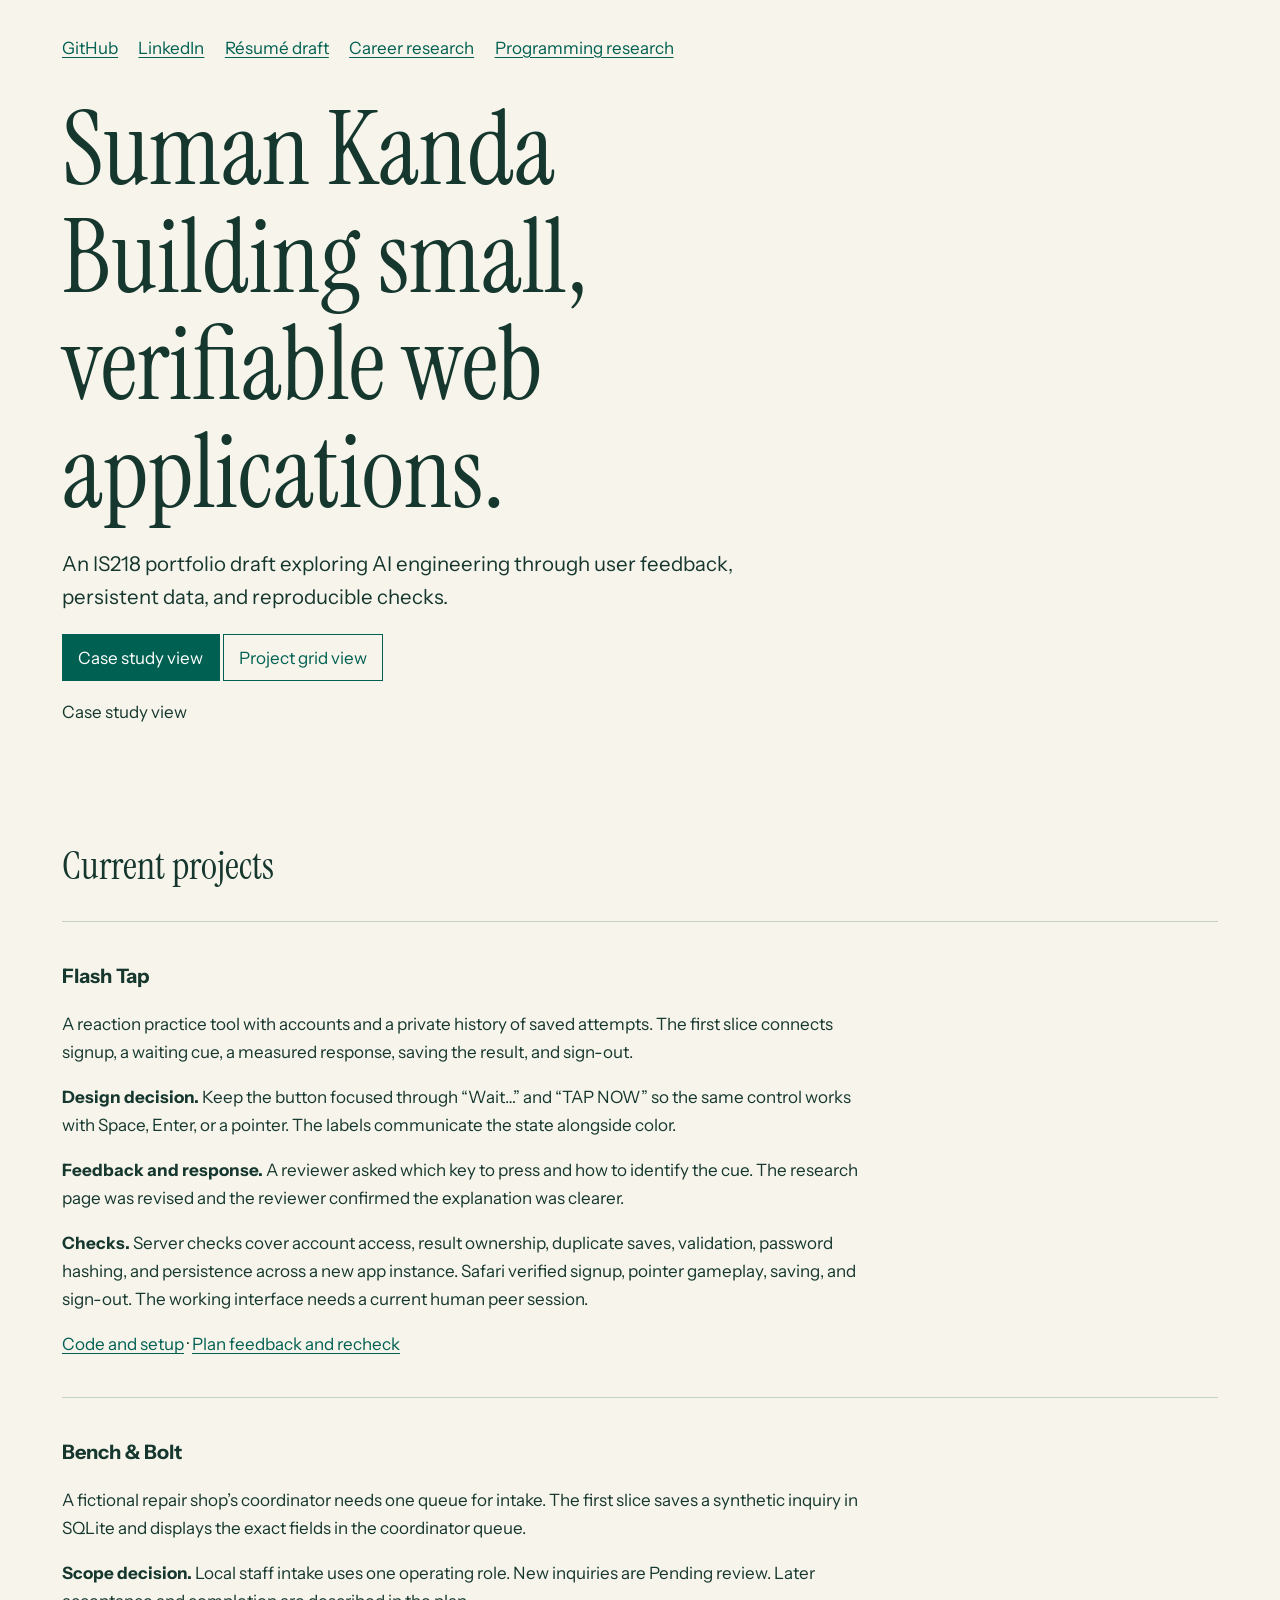
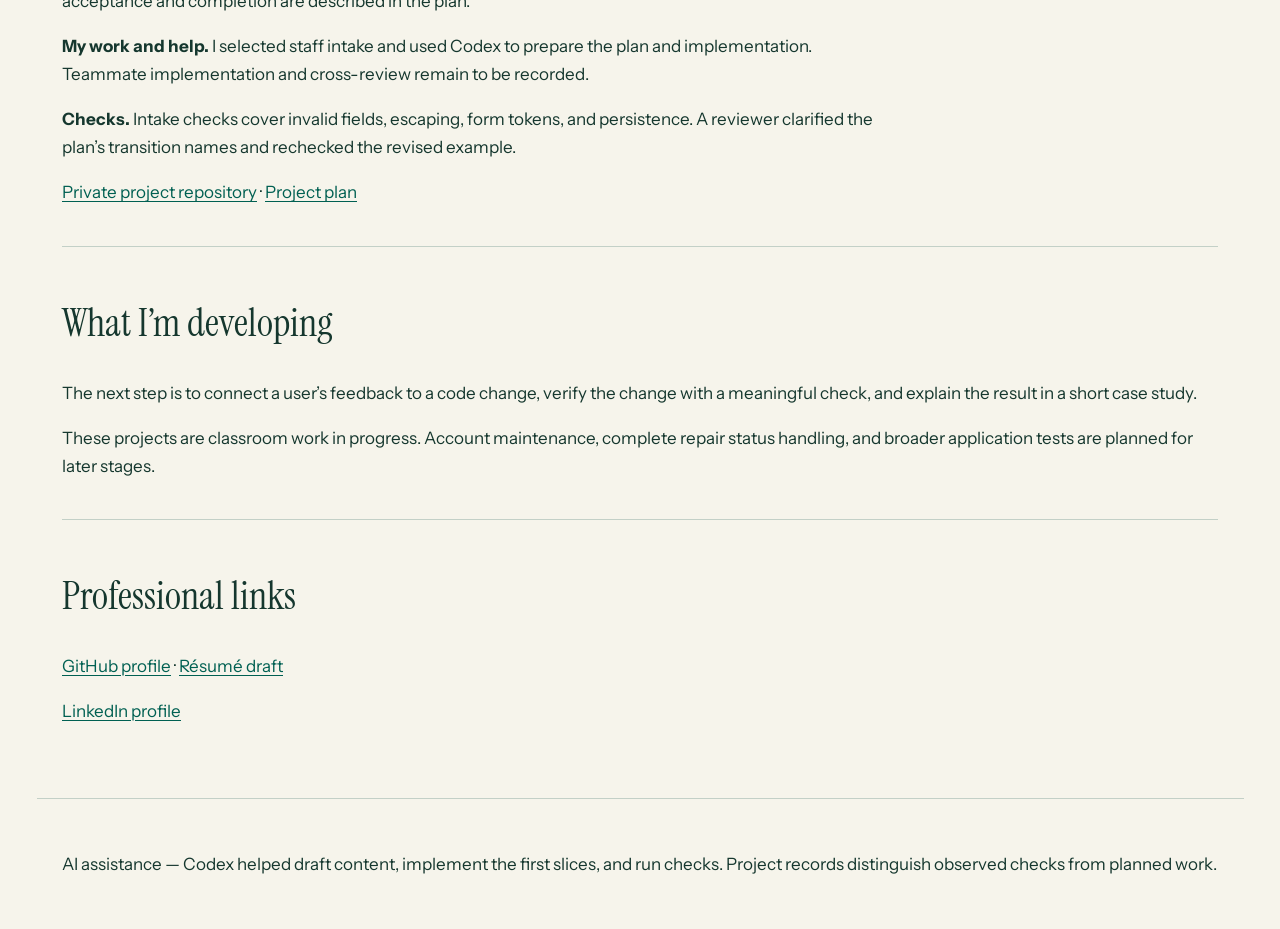
==== portfolio/index.html @ d372c83a "Build Review 2 Flash Tap slice and portfolio draft" ====
<!doctype html>
<html lang="en">
<head>
<meta charset="utf-8"><meta name="viewport" content="width=device-width,initial-scale=1">
<title>Suman Kanda · Portfolio draft</title>
<style>
@import url('https://fonts.googleapis.com/css2?family=Instrument+Sans:wght@400;500;600&family=Instrument+Serif&display=swap');
:root{font:17px/1.65 "Instrument Sans",system-ui,sans-serif;color:#15372e;background:#f6f4eb}
body{margin:0}header,main,footer{max-width:68rem;margin:auto;padding:2rem 1.5rem}
nav{display:flex;gap:1.2rem;flex-wrap:wrap;align-items:center}a{color:#006052;text-underline-offset:.2em}button{font:inherit;padding:.5rem .9rem;border:1px solid #006052;background:transparent;color:#006052;cursor:pointer}
button[aria-pressed="true"]{background:#006052;color:white}
h1{font:clamp(3rem,8vw,6.5rem)/1.05 "Instrument Serif",Georgia,serif;max-width:50rem;margin:2rem 0 1rem}
h2{font:2.3rem/1.15 "Instrument Serif",Georgia,serif}h3{line-height:1.3}
.intro{max-width:40rem;font-size:1.2rem}article,section{border-top:1px solid #c3d0c7;padding:1.3rem 0}article p{max-width:48rem}
.grid #projects{display:grid;grid-template-columns:1fr 1fr;gap:2rem}.grid #projects h2{grid-column:1/-1}.grid article{background:#fff;padding:1.5rem}
ul{padding-left:1.3rem}footer{border-top:1px solid #c3d0c7}a:focus-visible,button:focus-visible{outline:3px solid #c56b24;outline-offset:4px}
@media(max-width:650px){.grid #projects{display:block}}
@media print{button{display:none}}
</style>
</head>
<body>
<header>
<nav aria-label="Portfolio links"><a href="https://github.com/ItxSue">GitHub</a><a href="https://www.linkedin.com/in/suman-kanda/">LinkedIn</a><a href="resume.html">Résumé draft</a><a href="../career.html">Career research</a><a href="../creative.html">Programming research</a></nav>
<h1>Suman Kanda<br>Building small, verifiable web applications.</h1>
<p class="intro">An IS218 portfolio draft exploring AI engineering through user feedback, persistent data, and reproducible checks.</p>
<div aria-label="Presentation options"><button aria-pressed="true" data-layout="story">Case study view</button> <button aria-pressed="false" data-layout="grid">Project grid view</button></div>
<p id="layout-status" role="status">Case study view</p>
</header>
<main>
<div id="projects">
<h2>Current projects</h2>
<article>
<h3>Flash Tap</h3>
<p>A reaction practice tool with accounts and a private history of saved attempts. The first slice connects signup, a waiting cue, a measured response, saving the result, and sign-out.</p>
<p><strong>Design decision.</strong> Keep the button focused through “Wait…” and “TAP NOW” so the same control works with Space, Enter, or a pointer. The labels communicate the state alongside color.</p>
<p><strong>Feedback and response.</strong> A reviewer asked which key to press and how to identify the cue. The research page was revised and the reviewer confirmed the explanation was clearer.</p>
<p><strong>Checks.</strong> Server checks cover account access, result ownership, duplicate saves, validation, password hashing, and persistence across a new app instance. Safari verified signup, pointer gameplay, saving, and sign-out. The working interface needs a current human peer session.</p>
<p><a href="https://github.com/ItxSue/is218-research/tree/A99/flash-tap">Code and setup</a> · <a href="https://github.com/ItxSue/is218-research/issues/1">Plan feedback and recheck</a></p>
</article>
<article>
<h3>Bench &amp; Bolt</h3>
<p>A fictional repair shop’s coordinator needs one queue for intake. The first slice saves a synthetic inquiry in SQLite and displays the exact fields in the coordinator queue.</p>
<p><strong>Scope decision.</strong> Local staff intake uses one operating role. New inquiries are Pending review. Later acceptance and completion are described in the plan.</p>
<p><strong>My work and help.</strong> I selected staff intake and used Codex to prepare the plan and implementation. Teammate implementation and cross-review remain to be recorded.</p>
<p><strong>Checks.</strong> Intake checks cover invalid fields, escaping, form tokens, and persistence. A reviewer clarified the plan’s transition names and rechecked the revised example.</p>
<p><a href="https://github.com/ItxSue/is218-group-customer-studio">Private project repository</a> · <a href="https://github.com/ItxSue/is218-group-customer-studio/blob/main/PLAN.md">Project plan</a></p>
</article>
</div>
<section>
<h2>What I’m developing</h2>
<p>The next step is to connect a user’s feedback to a code change, verify the change with a meaningful check, and explain the result in a short case study.</p>
<p>These projects are classroom work in progress. Account maintenance, complete repair status handling, and broader application tests are planned for later stages.</p>
</section>
<section><h2>Professional links</h2><p><a href="https://github.com/ItxSue">GitHub profile</a> · <a href="resume.html">Résumé draft</a></p><p><a href="https://www.linkedin.com/in/suman-kanda/">LinkedIn profile</a></p></section>
</main>
<footer><p>AI assistance — Codex helped draft content, implement the first slices, and run checks. Project records distinguish observed checks from planned work.</p></footer>
<script>
document.querySelectorAll("[data-layout]").forEach(button => {
    button.addEventListener("click", () => {
        document.body.classList.toggle("grid", button.dataset.layout === "grid");
        document.querySelectorAll("[data-layout]").forEach(option => {
            option.setAttribute("aria-pressed", String(option === button));
        });
        document.getElementById("layout-status").textContent = button.textContent;
    });
});
</script>
</body>
</html>
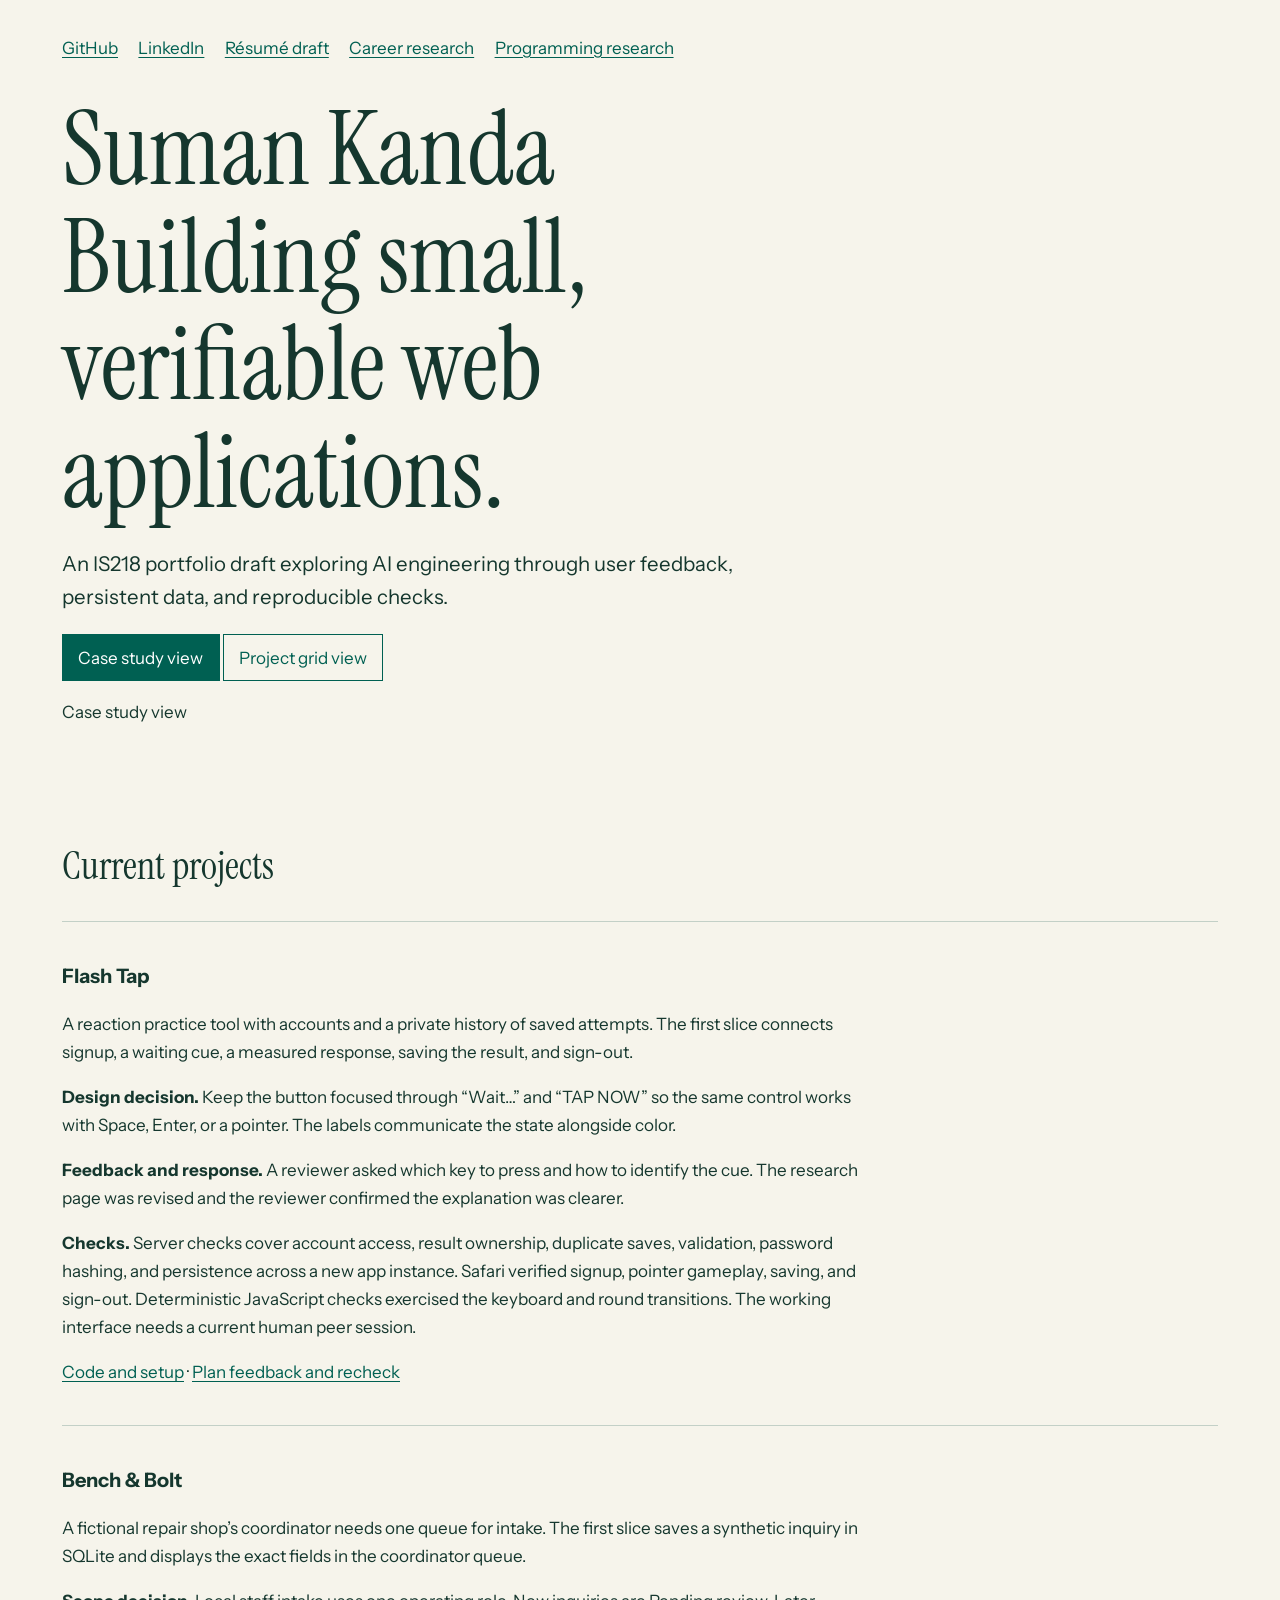
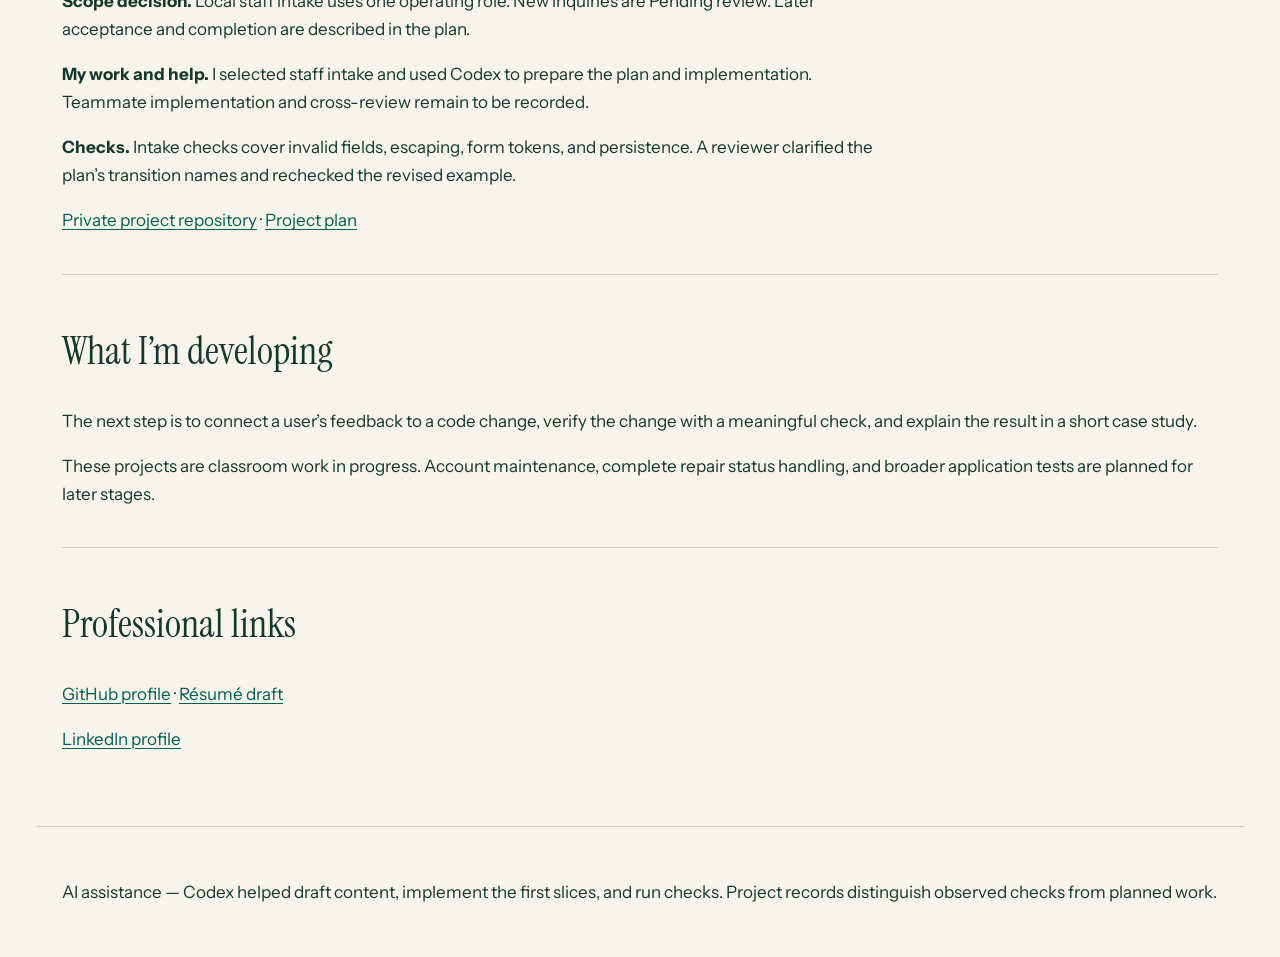
==== commit c38d8534: "Verify gameplay state rules and explicit keyboard activation" ====
--- a/portfolio/index.html
+++ b/portfolio/index.html
@@ -34,7 +34,7 @@
 <p>A reaction practice tool with accounts and a private history of saved attempts. The first slice connects signup, a waiting cue, a measured response, saving the result, and sign-out.</p>
 <p><strong>Design decision.</strong> Keep the button focused through “Wait…” and “TAP NOW” so the same control works with Space, Enter, or a pointer. The labels communicate the state alongside color.</p>
 <p><strong>Feedback and response.</strong> A reviewer asked which key to press and how to identify the cue. The research page was revised and the reviewer confirmed the explanation was clearer.</p>
-<p><strong>Checks.</strong> Server checks cover account access, result ownership, duplicate saves, validation, password hashing, and persistence across a new app instance. Safari verified signup, pointer gameplay, saving, and sign-out. The working interface needs a current human peer session.</p>
+<p><strong>Checks.</strong> Server checks cover account access, result ownership, duplicate saves, validation, password hashing, and persistence across a new app instance. Safari verified signup, pointer gameplay, saving, and sign-out. Deterministic JavaScript checks exercised the keyboard and round transitions. The working interface needs a current human peer session.</p>
 <p><a href="https://github.com/ItxSue/is218-research/tree/A99/flash-tap">Code and setup</a> · <a href="https://github.com/ItxSue/is218-research/issues/1">Plan feedback and recheck</a></p>
 </article>
 <article>
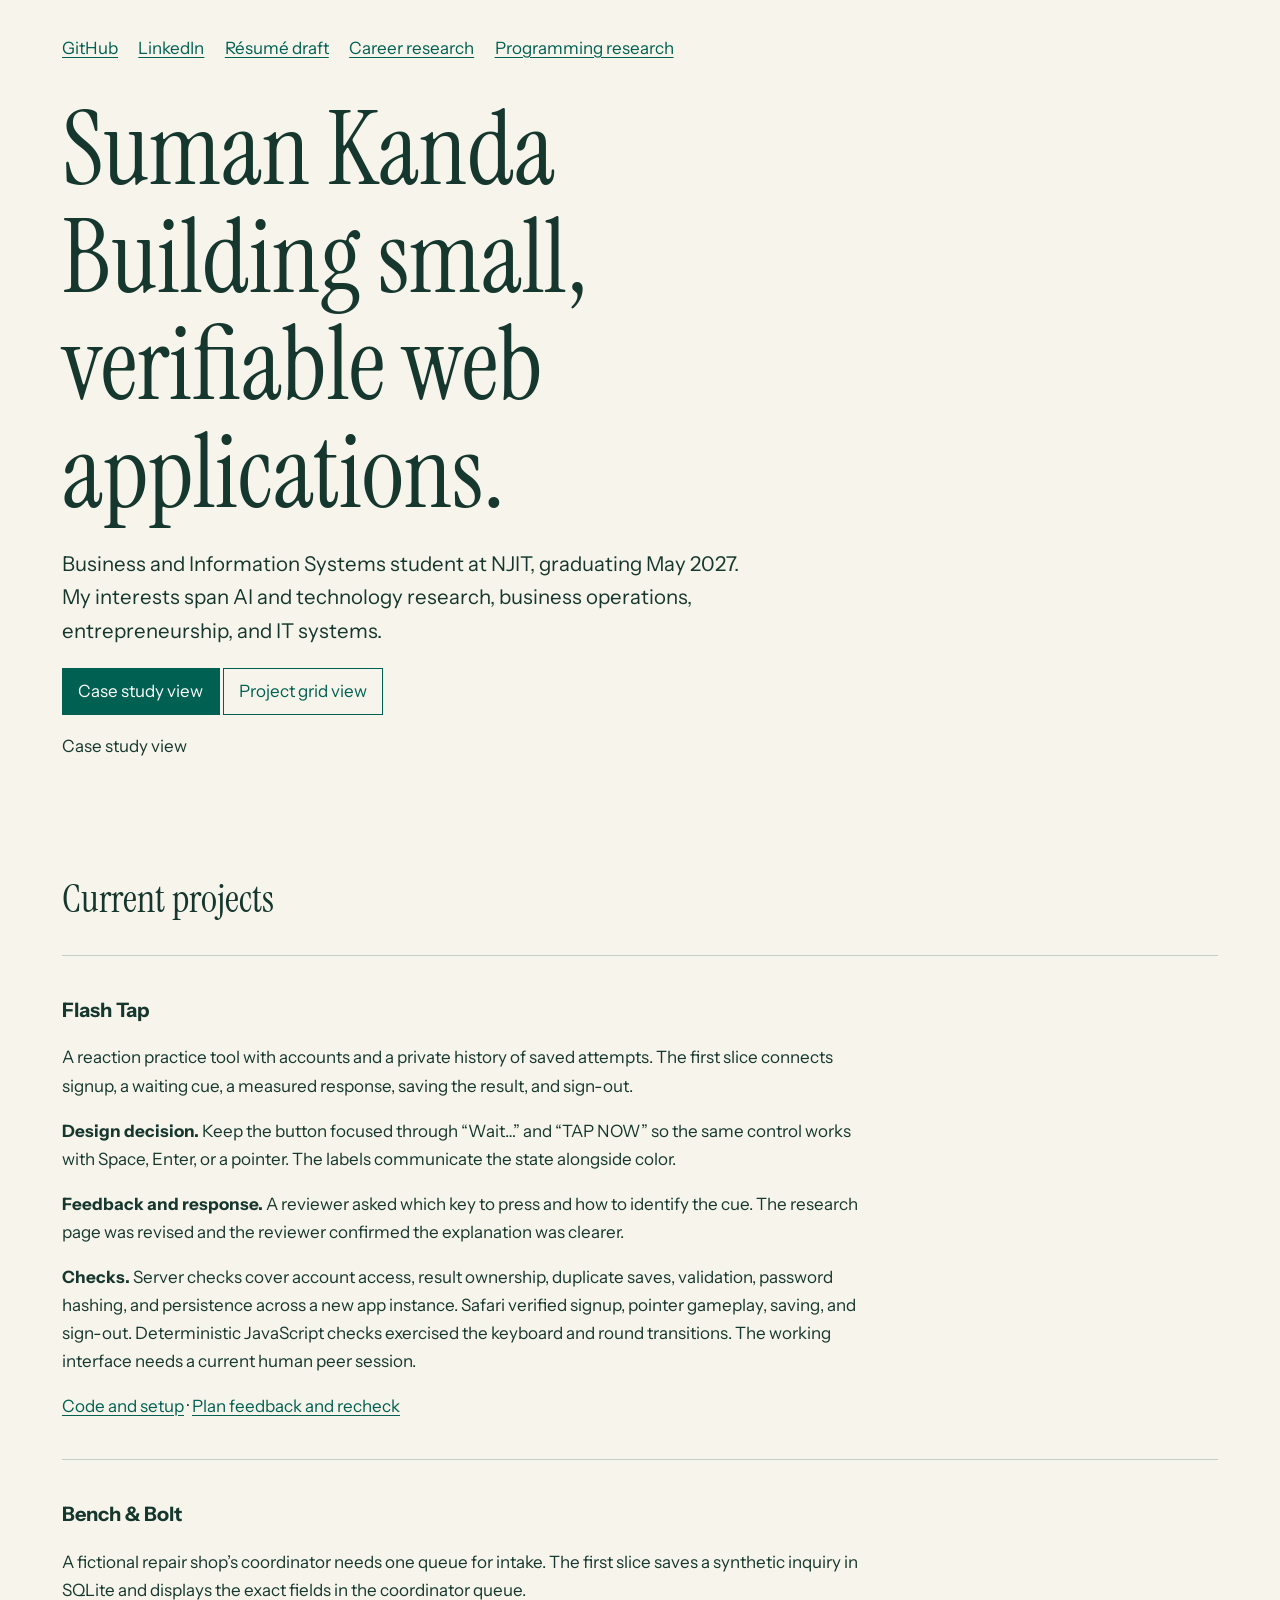
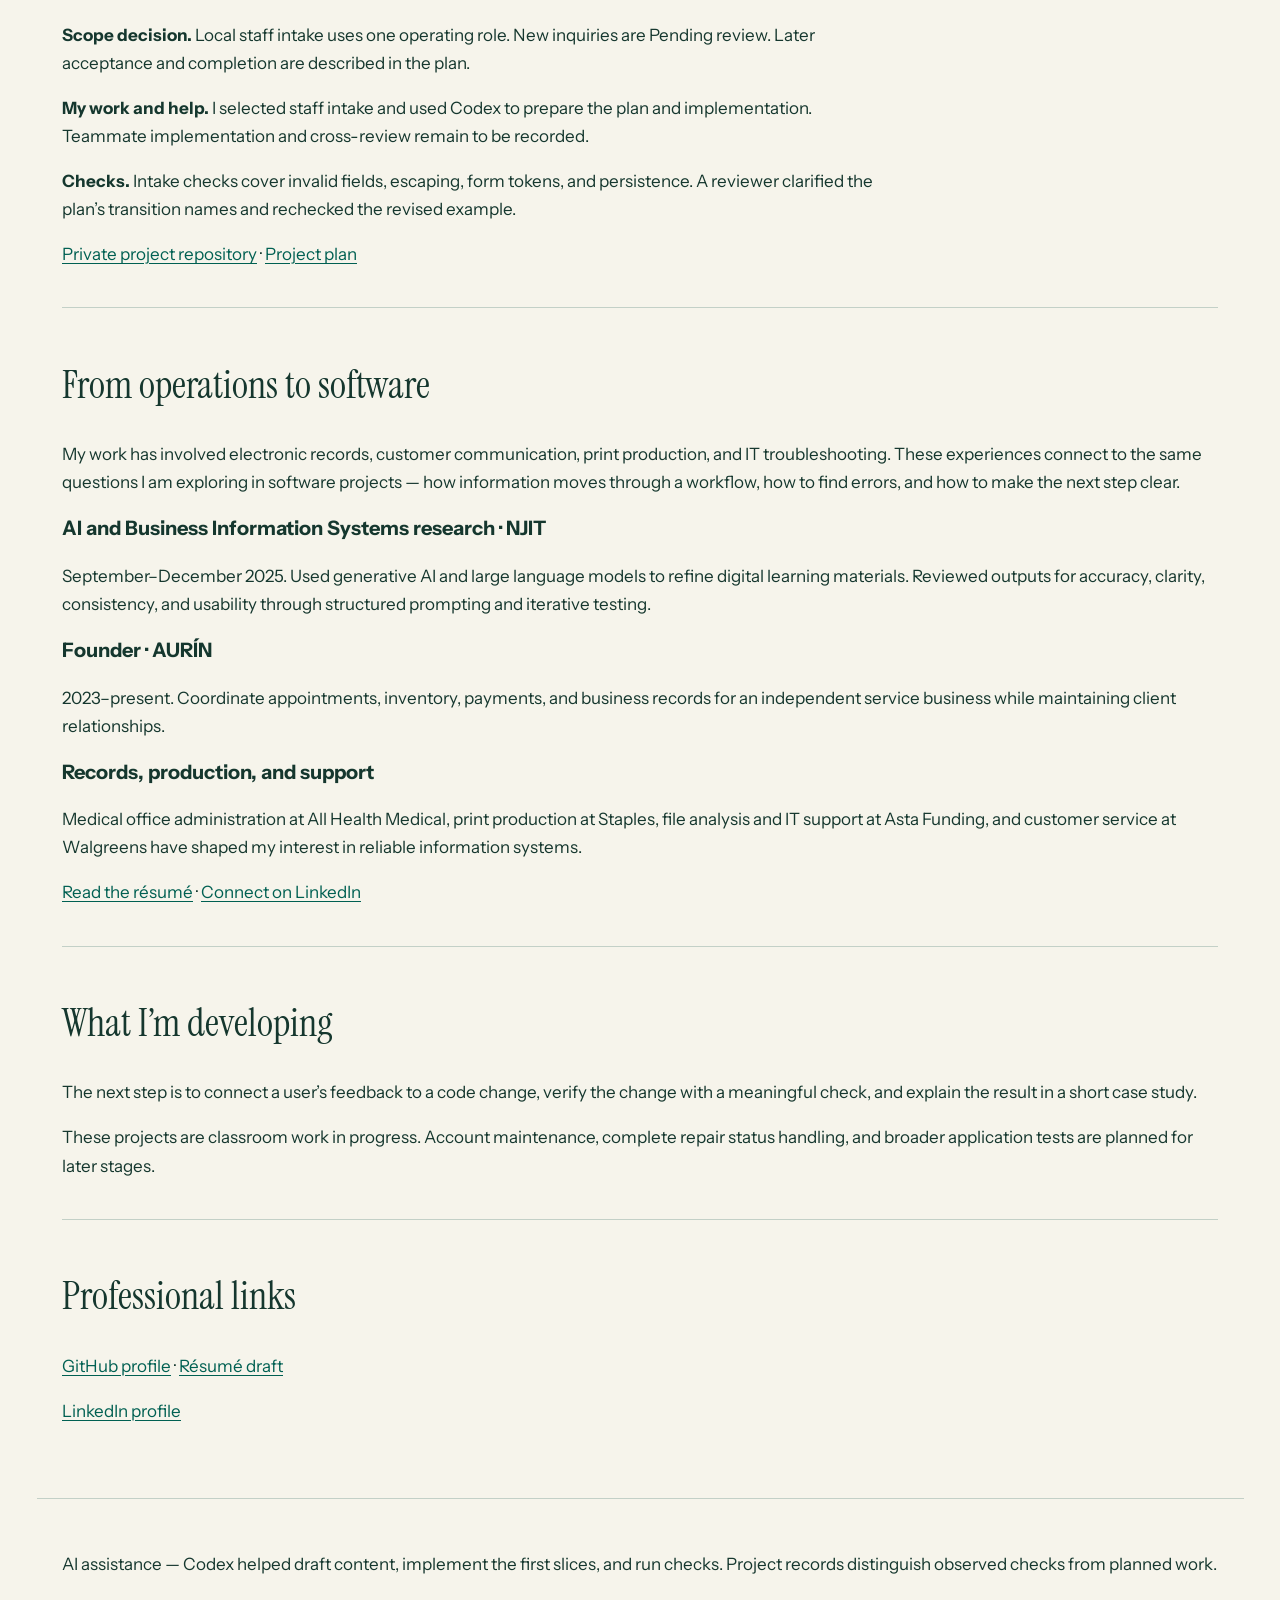
==== commit 25d79388: "Add resume education experience and verified LinkedIn profile" ====
--- a/portfolio/index.html
+++ b/portfolio/index.html
@@ -22,7 +22,7 @@
 <header>
 <nav aria-label="Portfolio links"><a href="https://github.com/ItxSue">GitHub</a><a href="https://www.linkedin.com/in/suman-kanda/">LinkedIn</a><a href="resume.html">Résumé draft</a><a href="../career.html">Career research</a><a href="../creative.html">Programming research</a></nav>
 <h1>Suman Kanda<br>Building small, verifiable web applications.</h1>
-<p class="intro">An IS218 portfolio draft exploring AI engineering through user feedback, persistent data, and reproducible checks.</p>
+<p class="intro">Business and Information Systems student at NJIT, graduating May 2027. My interests span AI and technology research, business operations, entrepreneurship, and IT systems.</p>
 <div aria-label="Presentation options"><button aria-pressed="true" data-layout="story">Case study view</button> <button aria-pressed="false" data-layout="grid">Project grid view</button></div>
 <p id="layout-status" role="status">Case study view</p>
 </header>
@@ -47,6 +47,17 @@
 </article>
 </div>
 <section>
+<h2>From operations to software</h2>
+<p>My work has involved electronic records, customer communication, print production, and IT troubleshooting. These experiences connect to the same questions I am exploring in software projects — how information moves through a workflow, how to find errors, and how to make the next step clear.</p>
+<h3>AI and Business Information Systems research · NJIT</h3>
+<p>September–December 2025. Used generative AI and large language models to refine digital learning materials. Reviewed outputs for accuracy, clarity, consistency, and usability through structured prompting and iterative testing.</p>
+<h3>Founder · AURÍN</h3>
+<p>2023–present. Coordinate appointments, inventory, payments, and business records for an independent service business while maintaining client relationships.</p>
+<h3>Records, production, and support</h3>
+<p>Medical office administration at All Health Medical, print production at Staples, file analysis and IT support at Asta Funding, and customer service at Walgreens have shaped my interest in reliable information systems.</p>
+<p><a href="resume.html">Read the résumé</a> · <a href="https://www.linkedin.com/in/suman-kanda/">Connect on LinkedIn</a></p>
+</section>
+<section>
 <h2>What I’m developing</h2>
 <p>The next step is to connect a user’s feedback to a code change, verify the change with a meaningful check, and explain the result in a short case study.</p>
 <p>These projects are classroom work in progress. Account maintenance, complete repair status handling, and broader application tests are planned for later stages.</p>
